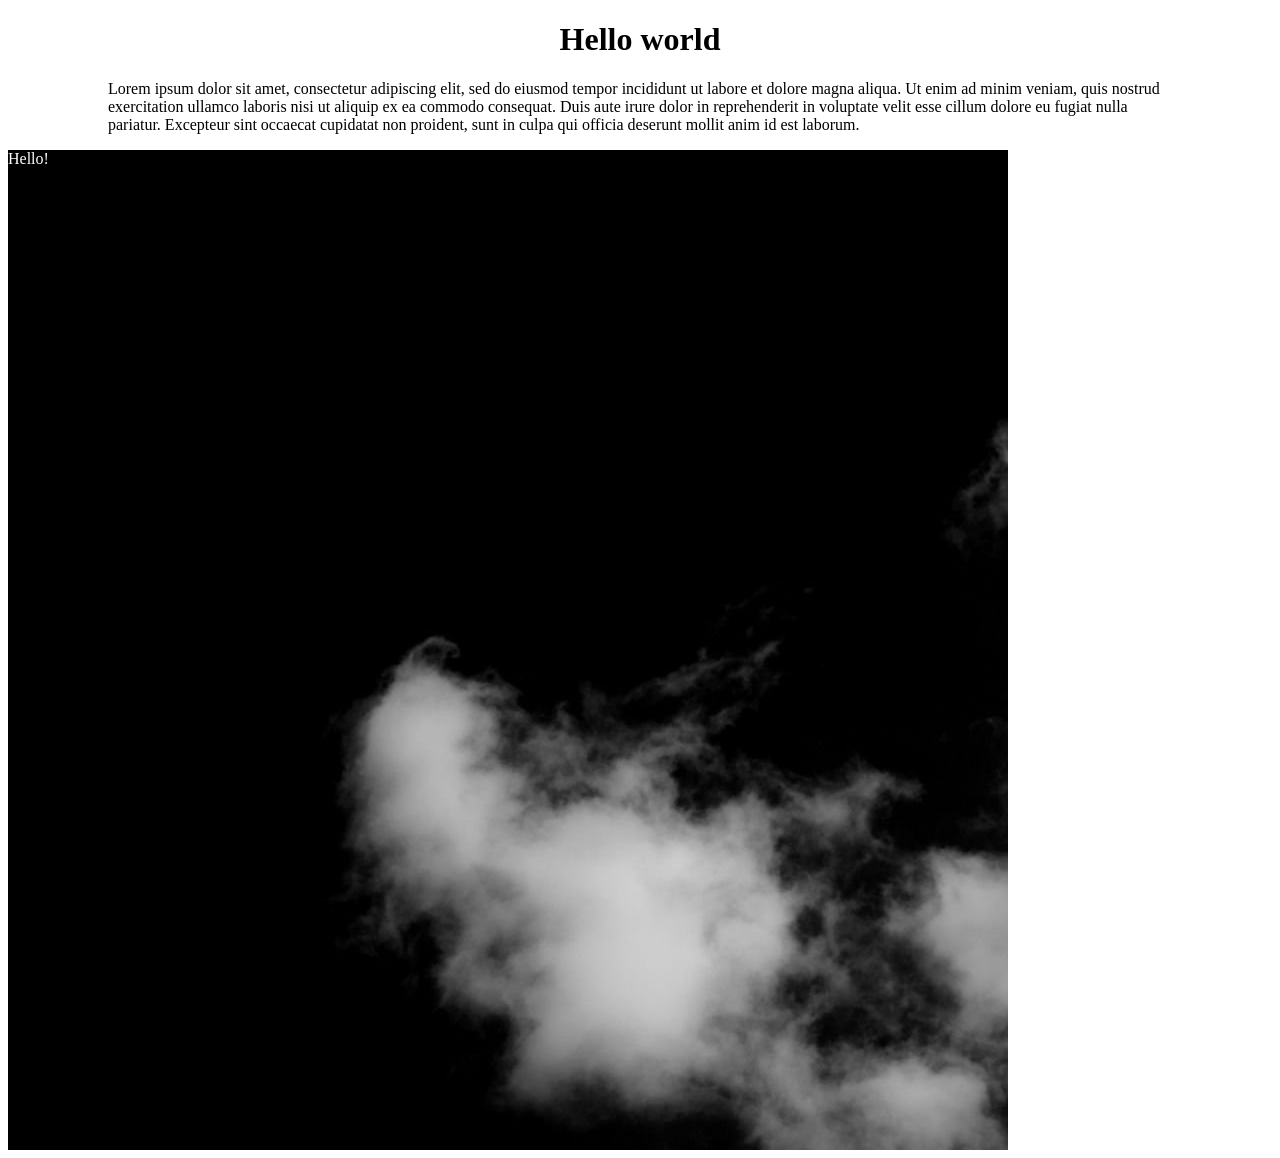
==== index.html @ c0a1c546 "changed image" ====
<!doctype html>
<html class="no-js" lang="">

<head>
  <meta charset="utf-8">
  <meta name="viewport" content="width=device-width, initial-scale=1">
  <title></title>
  <link rel="stylesheet" href="css/style.css">
  <meta name="description" content="">

  <meta property="og:title" content="">
  <meta property="og:type" content="">
  <meta property="og:url" content="">
  <meta property="og:image" content="">
  <meta property="og:image:alt" content="">

  <link rel="icon" href="/favicon.ico" sizes="any">
  <link rel="icon" href="/icon.svg" type="image/svg+xml">
  <link rel="apple-touch-icon" href="icon.png">

  <link rel="manifest" href="site.webmanifest">
  <meta name="theme-color" content="#fafafa">
</head>

<body>


  <!-- Add your site or application content here -->
<!--classer kan vi återanvända den är global-->
  <div class="header-Wrapper">
    <h1>Hello world</h1>
  </div>

  <div class="text-wrapper">
    <p>Lorem ipsum dolor sit amet, consectetur adipiscing elit,
      sed do eiusmod tempor incididunt ut labore et dolore magna aliqua.
      Ut enim ad minim veniam, quis nostrud exercitation ullamco laboris
      nisi ut aliquip ex ea commodo consequat. Duis aute irure dolor in
      reprehenderit in voluptate velit esse cillum dolore eu fugiat nulla pariatur.
      Excepteur sint occaecat cupidatat non proident, sunt in culpa qui officia deserunt
      mollit anim id est laborum.
    </p>

<!--
    <img src="img/istockphoto-1324015132-2048x2048.jpg" height="1365" width="2048"/>

    -->
  </div>
  <div class="wrapper"><p>Hello!</p></div>
  <!--<div class="wrapper"><p>Hello!</p></div>-->
  <script src="js/app.js"></script>

</body>

</html>
---- css/style.css ----
body {
  background-color: white;  /* ändrar bakgrund */
}
.header-Wrapper{
  text-align: center;
}
/* här refererar vi till classen som vi skapat i html */
.text-wrapper {
  <!--margin: 0 auto;-->
  text-align: center;
  padding-left: 100px;
  padding-right: 100px;
}

.img:hover{
  width: 40%;
  transition: 2s;
}

.wrapper{
  height: 1000px;
  width: 1000px;
  /*man använder .. för att komma ut ur den befintliga mappen och ut i rot mappen */
  background-image: url("../img/istockphoto-1324015132-2048x2048.jpg");
}

.wrapper p{
  /*text-align: center;*/
  color: white;
}
/*
.text-wrapper img{
  max-width: 100%;
}
*/
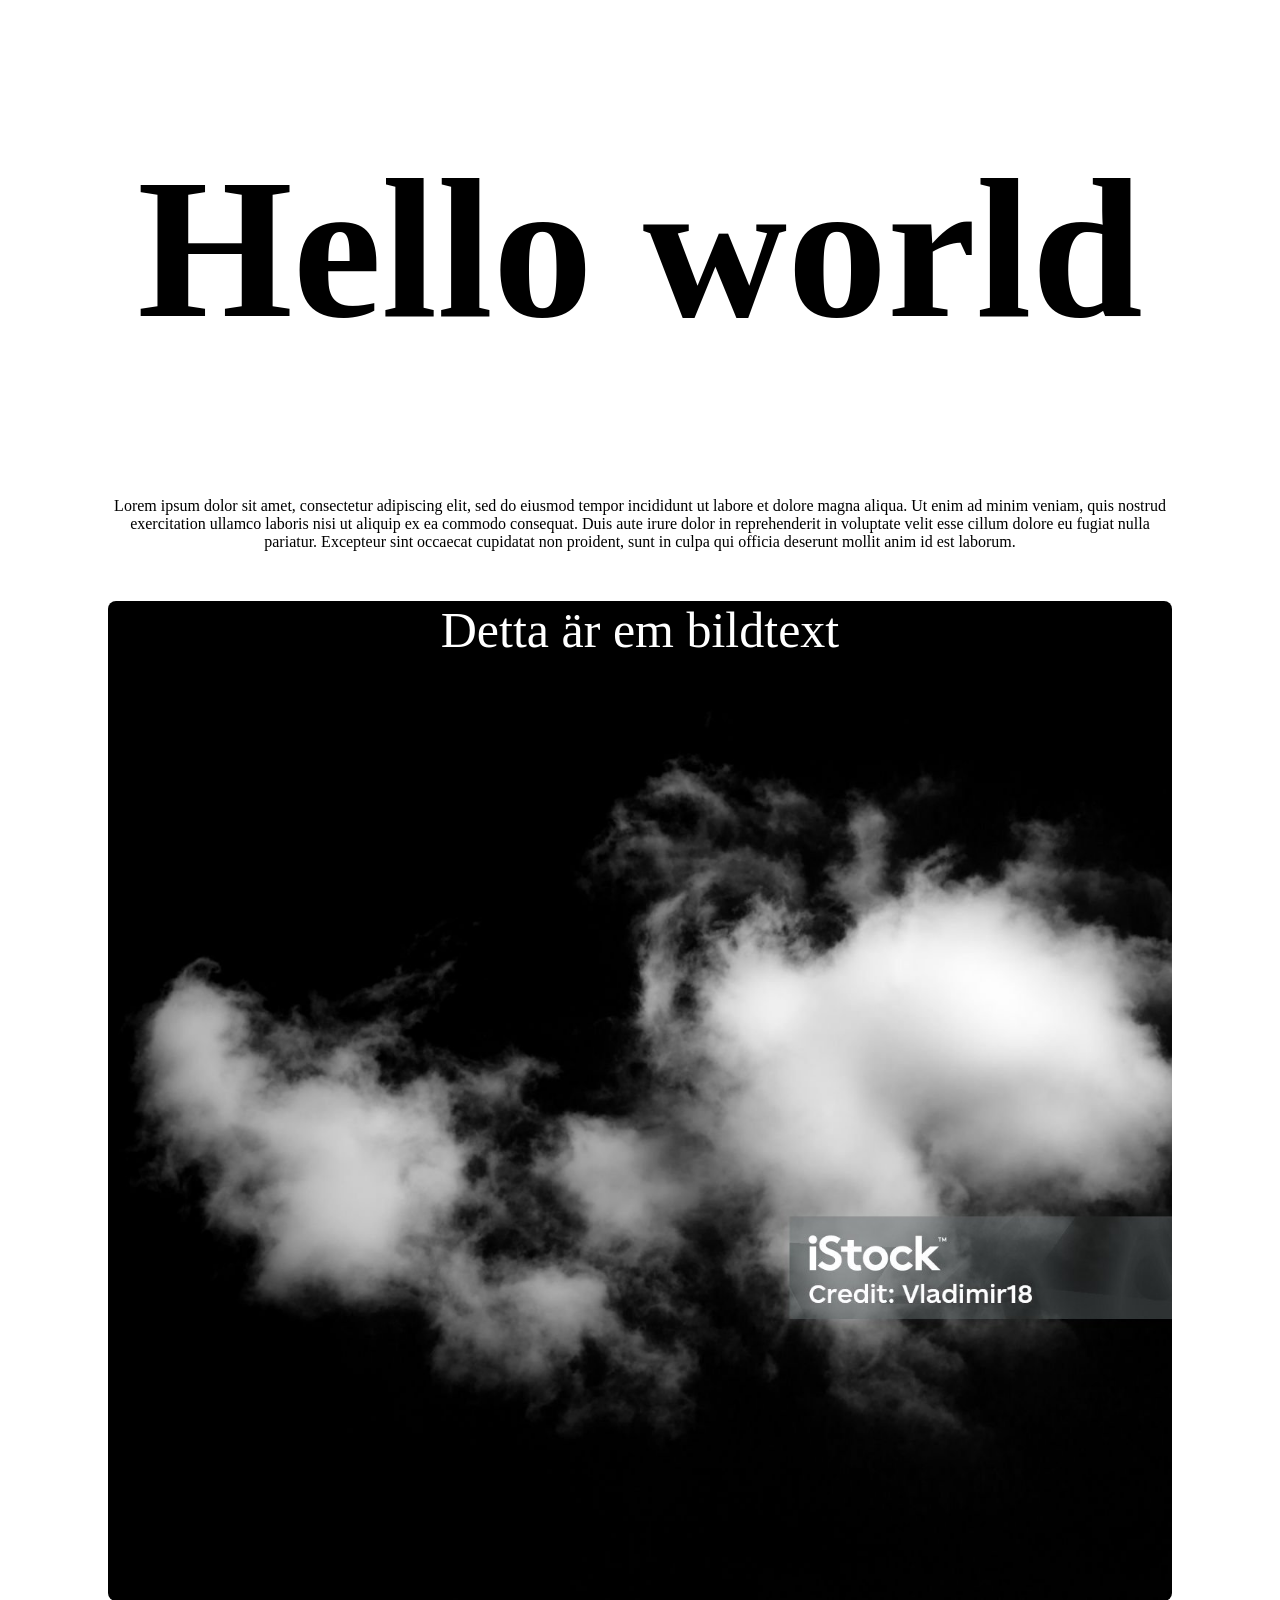
==== commit e3459f84: "css config" ====
--- a/index.html
+++ b/index.html
@@ -24,9 +24,7 @@
 
 <body>
 
-
-  <!-- Add your site or application content here -->
-<!--classer kan vi återanvända den är global-->
+<!--classer kan vi återanvända de är globala-->
   <div class="header-Wrapper">
     <h1>Hello world</h1>
   </div>
@@ -40,13 +38,14 @@
       Excepteur sint occaecat cupidatat non proident, sunt in culpa qui officia deserunt
       mollit anim id est laborum.
     </p>
+    <div class="image-wrapper">
+      <p>Detta är em bildtext</p>
+     <!-- <img src="img/istockphoto-1324015132-2048x2048.jpg" height="1365" width="2048"/>-->
+    </div>
 
-<!--
-    <img src="img/istockphoto-1324015132-2048x2048.jpg" height="1365" width="2048"/>
+  </div>
 
-    -->
-  </div>
-  <div class="wrapper"><p>Hello!</p></div>
+  <!--<div class="wrapper"><p>Hello!</p></div>-->
   <!--<div class="wrapper"><p>Hello!</p></div>-->
   <script src="js/app.js"></script>
 
--- a/css/style.css
+++ b/css/style.css
@@ -3,36 +3,53 @@
 }
 .header-Wrapper{
   text-align: center;
+  font-size: 100px;
+  margin-bottom: 1px;
 }
 /* här refererar vi till classen som vi skapat i html */
 .text-wrapper {
-  <!--margin: 0 auto;-->
+  /*margin: 0 auto;*/
+  margin-top: 5px;
   text-align: center;
   padding-left: 100px;
   padding-right: 100px;
 }
-
+/*
 .img:hover{
   width: 40%;
   transition: 2s;
 }
-
-.wrapper{
-  height: 1000px;
-  width: 1000px;
-  /*man använder .. för att komma ut ur den befintliga mappen och ut i rot mappen */
-  background-image: url("../img/istockphoto-1324015132-2048x2048.jpg");
-}
-
-.wrapper p{
-  /*text-align: center;*/
-  color: white;
-}
-/*
-.text-wrapper img{
-  max-width: 100%;
-}
 */
 
 
+/* detta är classer för bilden*/
+.image-wrapper{
 
+  /*man använder .. för att komma ut ur den befintliga mappen och ut i rot mappen */
+  background-image: url("../img/istockphoto-1324015132-2048x2048.jpg");
+  width: 100%;
+  height: 1000px;            /* eller valfri höjd */
+  background-size: cover;   /* FYLLER div:en utan att sträckas */
+  background-position: center; /* centrera motivet */
+  background-repeat: no-repeat;
+  border-radius: 8px;
+}
+
+.image-wrapper p{
+  text-align: center;
+  color: white;
+  font-size: 50px;
+}
+
+
+.text-wrapper img{
+  display: block;         /* tar bort inline-gap */
+  width: 100%;            /* fyller hela text-wrapper minus padding */
+  height: auto;           /* behåller proportionerna */
+  margin-top: 20px;       /* valfritt, lite avstånd från text */
+  border-radius: 8px;     /* valfritt, rundade hörn */
+}
+
+
+
+
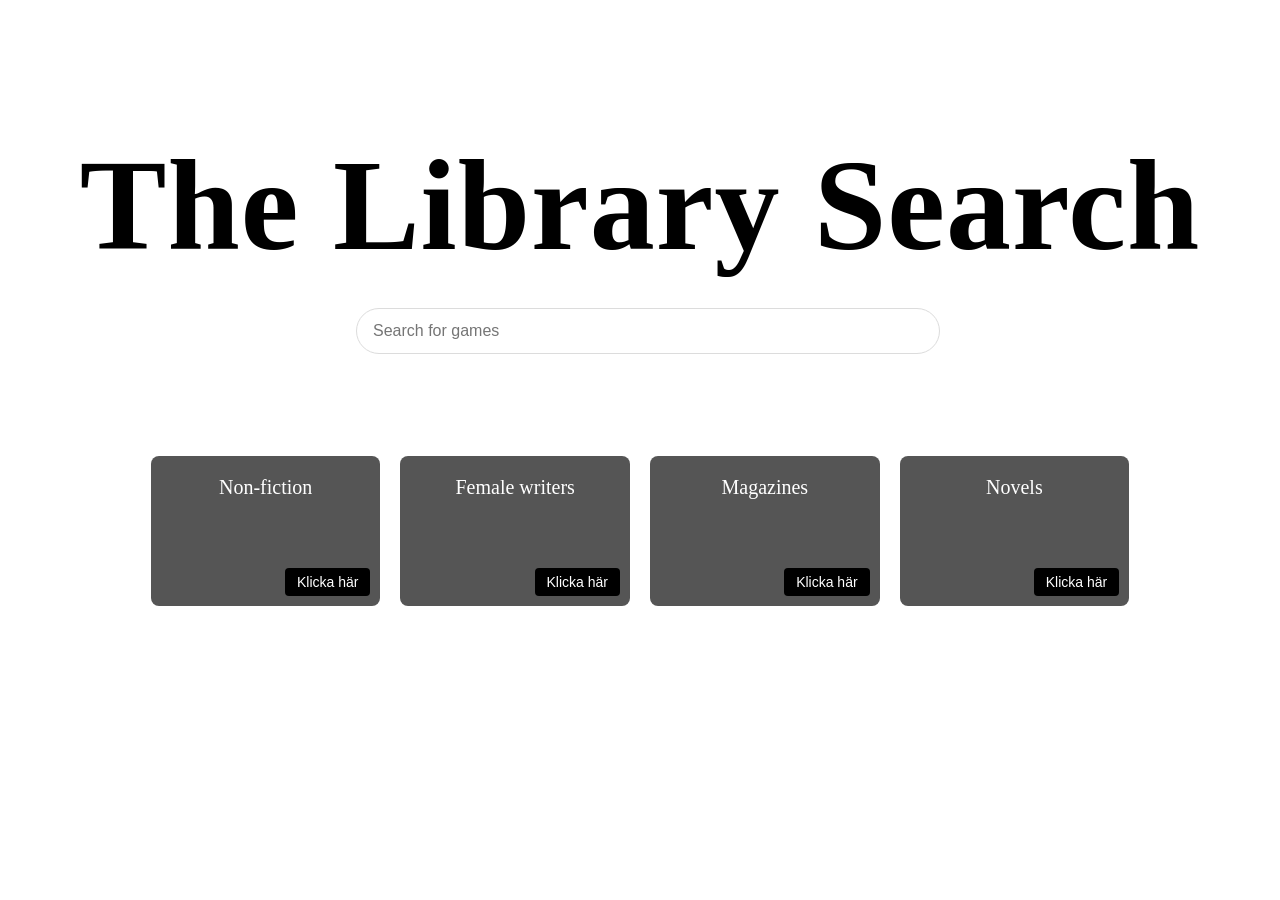
==== commit f77af12e: "concept test final project" ====
--- a/index.html
+++ b/index.html
@@ -25,11 +25,18 @@
 <body>
 
 <!--classer kan vi återanvända de är globala-->
-  <div class="header-Wrapper">
+<!--  <div class="header-Wrapper">
     <h1>Hello world</h1>
   </div>
+-->
 
-  <div class="text-wrapper">
+<h1 class="h1-txt"> The Library Search </h1>
+
+<div class="wrapper-searchbar">
+  <input type="text" class="searchbar" placeholder="Search for games">
+</div>
+
+<!--  <div class="text-wrapper">
     <p>Lorem ipsum dolor sit amet, consectetur adipiscing elit,
       sed do eiusmod tempor incididunt ut labore et dolore magna aliqua.
       Ut enim ad minim veniam, quis nostrud exercitation ullamco laboris
@@ -38,10 +45,31 @@
       Excepteur sint occaecat cupidatat non proident, sunt in culpa qui officia deserunt
       mollit anim id est laborum.
     </p>
-    <div class="image-wrapper">
-      <p>Detta är em bildtext</p>
-     <!-- <img src="img/istockphoto-1324015132-2048x2048.jpg" height="1365" width="2048"/>-->
-    </div>
+
+    -->
+<div class="image-container">
+  <div class="image-wrapper" >
+    <p>Non-fiction </p>
+    <button class="image-btn">Klicka här</button>
+
+  </div>
+  <div class="image-wrapper">
+    <p>Female writers</p>
+    <button class="image-btn">Klicka här</button>
+  </div>
+  <div class="image-wrapper">
+    <p> Magazines </p>
+    <button class="image-btn">Klicka här</button>
+  </div>
+  <div class="image-wrapper">
+    <p>Novels</p>
+    <button class="image-btn">Klicka här</button>
+  </div>
+
+
+
+</div>
+
 
   </div>
 
--- a/css/style.css
+++ b/css/style.css
@@ -1,18 +1,26 @@
-body {
-  background-color: white;  /* ändrar bakgrund */
+
+body{
+  background-color:white;
 }
 .header-Wrapper{
   text-align: center;
-  font-size: 100px;
-  margin-bottom: 1px;
+  font-size: 10px;
+
 }
 /* här refererar vi till classen som vi skapat i html */
 .text-wrapper {
-  /*margin: 0 auto;*/
-  margin-top: 5px;
   text-align: center;
   padding-left: 100px;
   padding-right: 100px;
+}
+.h1-txt{
+  letter-spacing: calc(1px);
+  text-align: center;
+  font-weight: bold;
+  font-size: 130px;
+  margin-top: 130px;
+  margin-bottom: 20px;
+  color: black;
 }
 /*
 .img:hover{
@@ -21,26 +29,60 @@
 }
 */
 
-
+.image-container {
+  display: flex;
+  justify-content: center;
+  gap: 20px;    /* mellanrum mellan bilderna */
+  margin-top: 40px;
+  flex-wrap: wrap;
+}
 /* detta är classer för bilden*/
 .image-wrapper{
-
   /*man använder .. för att komma ut ur den befintliga mappen och ut i rot mappen */
-  background-image: url("../img/istockphoto-1324015132-2048x2048.jpg");
-  width: 100%;
-  height: 1000px;            /* eller valfri höjd */
+  /*background-image: url("../img/istockphoto-1324015132-2048x2048.jpg");*/
+  width: 15%;
+  height: 150px;            /* eller valfri höjd */
   background-size: cover;   /* FYLLER div:en utan att sträckas */
   background-position: center; /* centrera motivet */
   background-repeat: no-repeat;
+  background-color: #555555;
   border-radius: 8px;
+  padding-left: 20px;
+  padding-right: 20px;
+
+  position: relative; /* gör det möjligt att absolut-positionera knappen */
+  transition: width 0.8s ease, height 0.8s ease; /* <-- lägg till detta */
+}
+.image-wrapper:hover{
+  width: 16%;
+  height: 155px;
+}
+
+.image-btn {
+  position: absolute;
+  bottom: 10px;       /* avstånd från botten */
+  right: 10px;        /* avstånd från högerkanten */
+  padding: 6px 12px;
+  border: none;
+  border-radius: 4px;
+  background-color: black;
+  color: white;
+  cursor: pointer;
+  font-size: 14px;
+  transition: background 0.3s;
+  color: white;
+}
+
+.image-btn:hover {
+  background-color: white;
+  color: black;
 }
 
 .image-wrapper p{
   text-align: center;
   color: white;
-  font-size: 50px;
+  font-size: 20px;
 }
-
 
 .text-wrapper img{
   display: block;         /* tar bort inline-gap */
@@ -48,6 +90,43 @@
   height: auto;           /* behåller proportionerna */
   margin-top: 20px;       /* valfritt, lite avstånd från text */
   border-radius: 8px;     /* valfritt, rundade hörn */
+
+}
+
+.wrapper-searchbar{
+  width: 100%;
+  height: 40px;
+  border-radius: 60px;
+  padding: 8px;
+  font-size: 16px;
+  margin-bottom: 100px;
+
+  display: flex;              /* aktiverar flexbox */
+  justify-content: center;    /* centrerar horisontellt */
+  /*align-items: center;        /* centrerar vertikalt */
+  /*margin: 0 auto;             /* centrerar hela div:en på sidan */
+}
+.searchbar{
+  width: 550px;               /* Googles storlek ungefär */
+  height: 44px;
+  border-radius: 24px;        /* rundare = Google-stil */
+  border: 1px solid #dcdcdc;  /* ljusgrå tunn border */
+  padding: 0 16px;
+  font-size: 16px;
+  box-shadow: none;           /* ingen skugga i normal state */
+  transition: all 0.2s ease;  /* mjuk animation vid hover */
+}
+
+
+/* Hover-effekt — ljus border + glow */
+.searchbar:hover{
+  border: 1px solid #b8b8b8;  /* aningen mörkare vid hover */
+  box-shadow: 0 1px 6px rgba(32,33,36,0.28);
+}
+.searchbar:focus {          /* även när man klickar i den */
+  outline: none;
+  border: 1px solid #4285f4;  /* blå markering som Google */
+  box-shadow: 0 1px 6px rgba(66,133,244);
 }
 
 
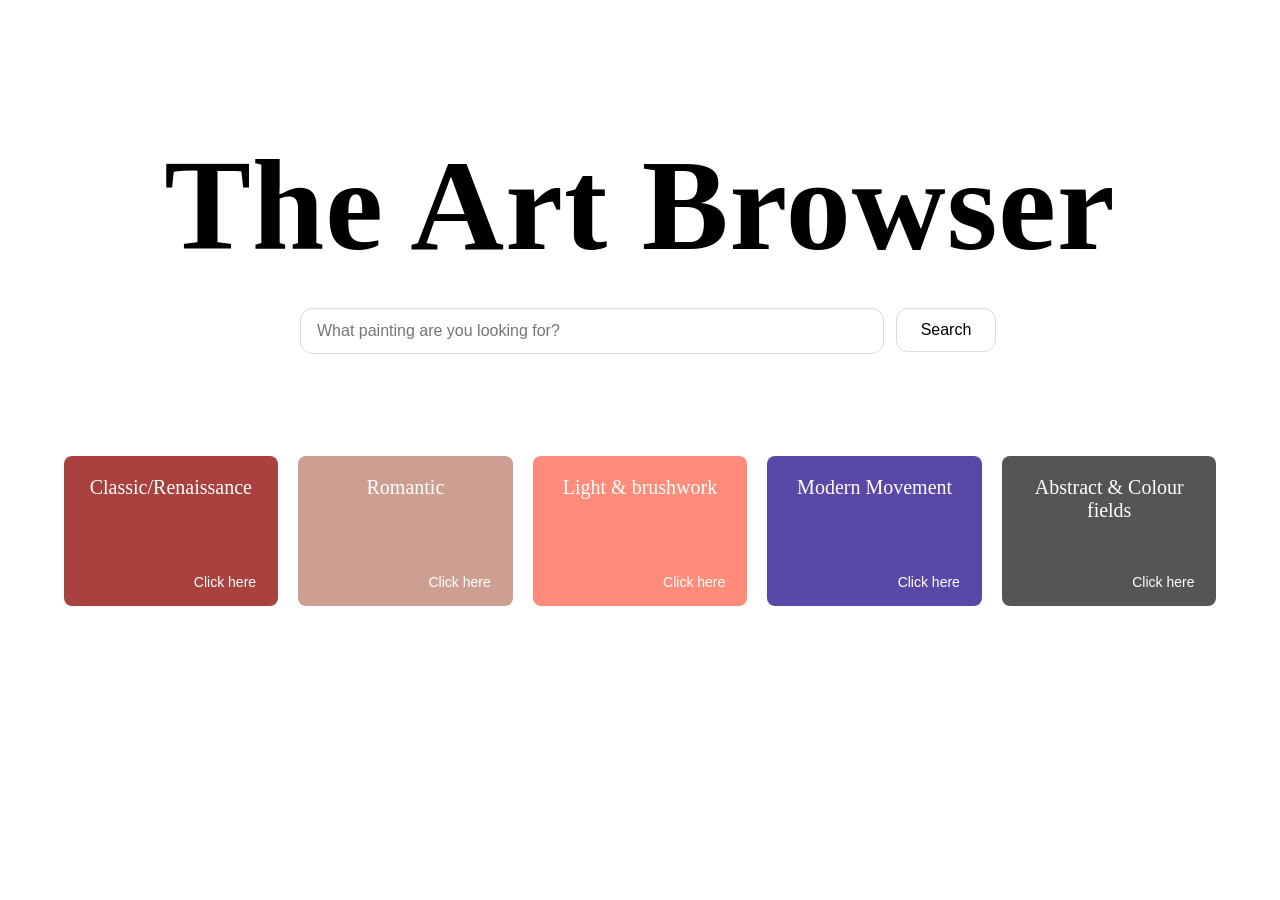
==== commit 943dbe24: "colour fields buttons etc" ====
--- a/index.html
+++ b/index.html
@@ -24,57 +24,40 @@
 
 <body>
 
-<!--classer kan vi återanvända de är globala-->
-<!--  <div class="header-Wrapper">
-    <h1>Hello world</h1>
-  </div>
--->
-
-<h1 class="h1-txt"> The Library Search </h1>
+<h1 class="h1-txt"> The Art Browser</h1>
 
 <div class="wrapper-searchbar">
-  <input type="text" class="searchbar" placeholder="Search for games">
+  <input type="text" class="searchbar" placeholder="What painting are you looking for?">
+  <button class="search-button">Search</button>
 </div>
 
-<!--  <div class="text-wrapper">
-    <p>Lorem ipsum dolor sit amet, consectetur adipiscing elit,
-      sed do eiusmod tempor incididunt ut labore et dolore magna aliqua.
-      Ut enim ad minim veniam, quis nostrud exercitation ullamco laboris
-      nisi ut aliquip ex ea commodo consequat. Duis aute irure dolor in
-      reprehenderit in voluptate velit esse cillum dolore eu fugiat nulla pariatur.
-      Excepteur sint occaecat cupidatat non proident, sunt in culpa qui officia deserunt
-      mollit anim id est laborum.
-    </p>
-
-    -->
 <div class="image-container">
-  <div class="image-wrapper" >
-    <p>Non-fiction </p>
-    <button class="image-btn">Klicka här</button>
-
-  </div>
-  <div class="image-wrapper">
-    <p>Female writers</p>
-    <button class="image-btn">Klicka här</button>
-  </div>
-  <div class="image-wrapper">
-    <p> Magazines </p>
-    <button class="image-btn">Klicka här</button>
-  </div>
-  <div class="image-wrapper">
-    <p>Novels</p>
-    <button class="image-btn">Klicka här</button>
+  <div class="image-wrapper deep-red" >
+    <p>Classic/Renaissance</p>
+    <button class="image-btn">Click here</button>
   </div>
 
+  <div class="image-wrapper soft-peach">
+    <p>Romantic</p>
+    <button class="image-btn ">Click here</button>
+  </div>
 
+  <div class="image-wrapper warm-orange ">
+    <p>Light & brushwork</p>
+    <button class="image-btn">Click here</button>
+  </div>
 
+  <div class="image-wrapper deep-purple">
+    <p>Modern Movement</p>
+    <button class="image-btn">Click here</button>
+  </div>
+
+  <div class="image-wrapper golden-rod">
+    <p>Abstract & Colour fields</p>
+    <button class="image-btn">Click here</button>
+  </div>
 </div>
 
-
-  </div>
-
-  <!--<div class="wrapper"><p>Hello!</p></div>-->
-  <!--<div class="wrapper"><p>Hello!</p></div>-->
   <script src="js/app.js"></script>
 
 </body>
--- a/css/style.css
+++ b/css/style.css
@@ -1,6 +1,6 @@
 
-body{
-  background-color:white;
+body {
+  background-color: rgba(255, 255, 255, 0.85); /* 0.85 = 85% opacitet */
 }
 .header-Wrapper{
   text-align: center;
@@ -33,6 +33,8 @@
   display: flex;
   justify-content: center;
   gap: 20px;    /* mellanrum mellan bilderna */
+  padding-left: 50px;
+  padding-right: 50px;
   margin-top: 40px;
   flex-wrap: wrap;
 }
@@ -53,6 +55,19 @@
   position: relative; /* gör det möjligt att absolut-positionera knappen */
   transition: width 0.8s ease, height 0.8s ease; /* <-- lägg till detta */
 }
+
+/*.red { background-color:#FF8C7B ; } /*#B5002D*/
+/*.orange { background-color: #F5C7B8; } /*#FF6F61*/
+/*.purple { background-color: #3F2B96; }
+.varm-taupe { background-color: #A98C7E; }
+.golden-rod { background-color: #D9A441; }*/
+
+.deep-red{background-color:#A9423E} /*#9B2D30*/
+.soft-peach{background-color: #CC9F92}
+.warm-orange{background-color: #FF8C7B}
+.deep-purple{background-color:#5A48A8 }  /*#3F2B96*/
+.gold{background-color:#D9C0B0}  /*#A98C7E*/
+
 .image-wrapper:hover{
   width: 16%;
   height: 155px;
@@ -64,8 +79,8 @@
   right: 10px;        /* avstånd från högerkanten */
   padding: 6px 12px;
   border: none;
-  border-radius: 4px;
-  background-color: black;
+  border-radius: 8px;
+  background-color: transparent;
   color: white;
   cursor: pointer;
   font-size: 14px;
@@ -74,7 +89,7 @@
 }
 
 .image-btn:hover {
-  background-color: white;
+  background-color: rgba(255, 255, 255, 0.4); /* vit med 70% opacitet */
   color: black;
 }
 
@@ -105,16 +120,19 @@
   justify-content: center;    /* centrerar horisontellt */
   /*align-items: center;        /* centrerar vertikalt */
   /*margin: 0 auto;             /* centrerar hela div:en på sidan */
+
+  gap: 12px; /* LUFT mellan input & knapp */
+
 }
 .searchbar{
   width: 550px;               /* Googles storlek ungefär */
   height: 44px;
-  border-radius: 24px;        /* rundare = Google-stil */
+  border-radius: 12px;        /* rundare = Google-stil */
   border: 1px solid #dcdcdc;  /* ljusgrå tunn border */
   padding: 0 16px;
   font-size: 16px;
   box-shadow: none;           /* ingen skugga i normal state */
-  transition: all 0.2s ease;  /* mjuk animation vid hover */
+  transition: all 0.5s ease;  /* mjuk animation vid hover */
 }
 
 
@@ -127,6 +145,21 @@
   outline: none;
   border: 1px solid #4285f4;  /* blå markering som Google */
   box-shadow: 0 1px 6px rgba(66,133,244);
+
+}
+
+.search-button{
+  background-color: white;
+  font-size: 16px;
+  height: 44px;
+  width: 100px;
+  border-radius: 12px;
+  border: 1px solid #dcdcdc;  /* ljusgrå tunn border */
+  box-shadow: none;           /* ingen skugga i normal state */
+}
+.search:hover{
+  border: 1px solid #b8b8b8;  /* aningen mörkare vid hover */
+  box-shadow: 0 1px 6px rgba(32,33,36,0.28);
 }
 
 
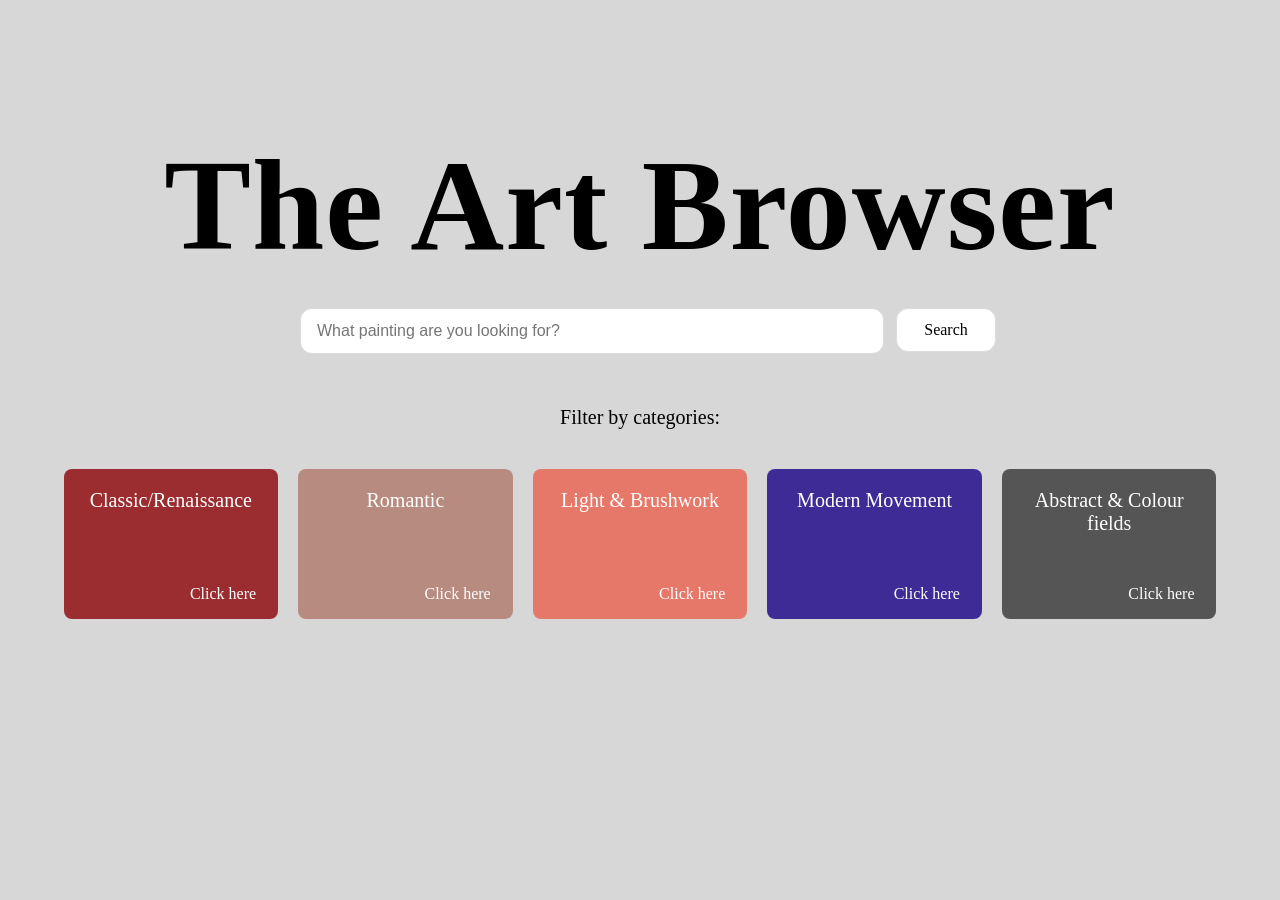
==== commit 23eaa725: "contiued and tweaked" ====
--- a/index.html
+++ b/index.html
@@ -31,10 +31,12 @@
   <button class="search-button">Search</button>
 </div>
 
+<p class="paragraph-txt"> Filter by categories:</p>
+
 <div class="image-container">
   <div class="image-wrapper deep-red" >
     <p>Classic/Renaissance</p>
-    <button class="image-btn">Click here</button>
+   <button class="image-btn">Click here</button>
   </div>
 
   <div class="image-wrapper soft-peach">
@@ -43,7 +45,7 @@
   </div>
 
   <div class="image-wrapper warm-orange ">
-    <p>Light & brushwork</p>
+    <p>Light & Brushwork</p>
     <button class="image-btn">Click here</button>
   </div>
 
--- a/css/style.css
+++ b/css/style.css
@@ -1,12 +1,12 @@
 
 body {
-  background-color: rgba(255, 255, 255, 0.85); /* 0.85 = 85% opacitet */
+  background-color: rgba(211, 211, 211, 0.9); /* 0.85 = 85% opacitet */
 }
-.header-Wrapper{
+/*.header-Wrapper{
   text-align: center;
   font-size: 10px;
 
-}
+}*/
 /* här refererar vi till classen som vi skapat i html */
 .text-wrapper {
   text-align: center;
@@ -22,12 +22,6 @@
   margin-bottom: 20px;
   color: black;
 }
-/*
-.img:hover{
-  width: 40%;
-  transition: 2s;
-}
-*/
 
 .image-container {
   display: flex;
@@ -56,17 +50,11 @@
   transition: width 0.8s ease, height 0.8s ease; /* <-- lägg till detta */
 }
 
-/*.red { background-color:#FF8C7B ; } /*#B5002D*/
-/*.orange { background-color: #F5C7B8; } /*#FF6F61*/
-/*.purple { background-color: #3F2B96; }
-.varm-taupe { background-color: #A98C7E; }
-.golden-rod { background-color: #D9A441; }*/
-
-.deep-red{background-color:#A9423E} /*#9B2D30*/
-.soft-peach{background-color: #CC9F92}
-.warm-orange{background-color: #FF8C7B}
-.deep-purple{background-color:#5A48A8 }  /*#3F2B96*/
-.gold{background-color:#D9C0B0}  /*#A98C7E*/
+.deep-red{background-color:#9B2D30} /**/
+.soft-peach{background-color: #B78B7F}
+.warm-orange{background-color: #E67869}
+.deep-purple{background-color: #3F2B96} #4E3A9F
+.gold{background-color: #A98C7E}
 
 .image-wrapper:hover{
   width: 16%;
@@ -74,6 +62,7 @@
 }
 
 .image-btn {
+  font-family: "roboto-light";
   position: absolute;
   bottom: 10px;       /* avstånd från botten */
   right: 10px;        /* avstånd från högerkanten */
@@ -83,19 +72,28 @@
   background-color: transparent;
   color: white;
   cursor: pointer;
-  font-size: 14px;
+  font-size: 16px;
   transition: background 0.3s;
-  color: white;
 }
 
 .image-btn:hover {
   background-color: rgba(255, 255, 255, 0.4); /* vit med 70% opacitet */
   color: black;
 }
+.image-btn:active {
+  background-color: rgba(255, 255, 255, 0.7); /* mer synlig */
+  color: white; /* färg ändras när man klickar */
+  opacity: 0.8; /* kan också använda opacity */
+}
 
 .image-wrapper p{
   text-align: center;
   color: white;
+  font-size: 20px;
+  font-family: "ariel";
+}
+.paragraph-txt{
+  text-align: center;
   font-size: 20px;
 }
 
@@ -114,7 +112,7 @@
   border-radius: 60px;
   padding: 8px;
   font-size: 16px;
-  margin-bottom: 100px;
+  margin-bottom: 50px;
 
   display: flex;              /* aktiverar flexbox */
   justify-content: center;    /* centrerar horisontellt */
@@ -151,6 +149,7 @@
 .search-button{
   background-color: white;
   font-size: 16px;
+  font-family: "ariel";
   height: 44px;
   width: 100px;
   border-radius: 12px;
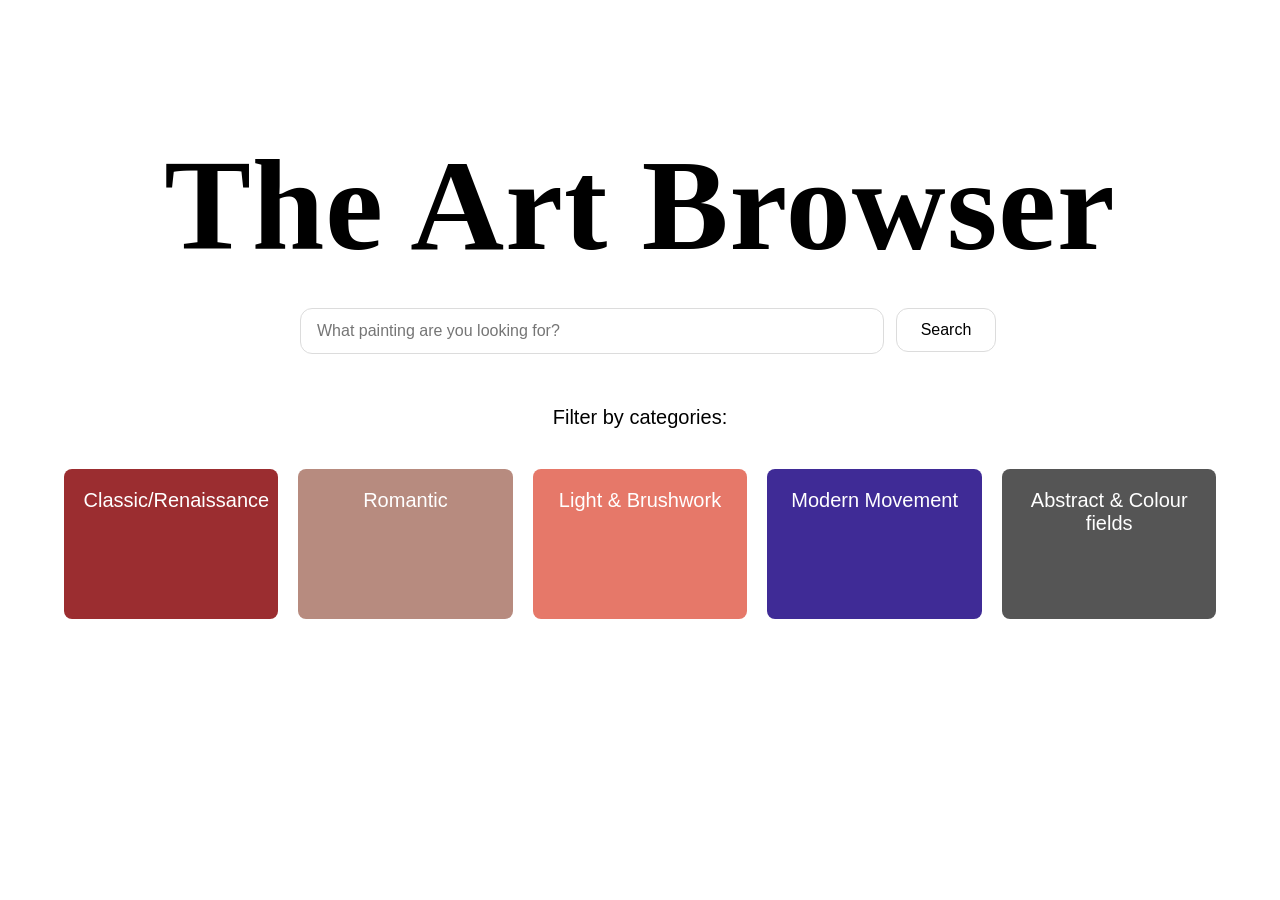
==== commit e95b4d9a: "changed color-palett in css" ====
--- a/index.html
+++ b/index.html
@@ -36,27 +36,27 @@
 <div class="image-container">
   <div class="image-wrapper deep-red" >
     <p>Classic/Renaissance</p>
-   <button class="image-btn">Click here</button>
+   <!--<button class="image-btn">Click here</button>-->
   </div>
 
-  <div class="image-wrapper soft-peach">
+  <div class="image-wrapper soft-peach" onclick= "window.location.href='https://www.google.com/?hl=sv'">
     <p>Romantic</p>
-    <button class="image-btn ">Click here</button>
+    <!--<button class="image-btn ">Click here</button>-->
   </div>
 
   <div class="image-wrapper warm-orange ">
     <p>Light & Brushwork</p>
-    <button class="image-btn">Click here</button>
+   <!-- <button class="image-btn">Click here</button>-->
   </div>
 
   <div class="image-wrapper deep-purple">
     <p>Modern Movement</p>
-    <button class="image-btn">Click here</button>
+    <!--<button class="image-btn">Click here</button>-->
   </div>
 
   <div class="image-wrapper golden-rod">
     <p>Abstract & Colour fields</p>
-    <button class="image-btn">Click here</button>
+    <!--<button class="image-btn">Click here</button>-->
   </div>
 </div>
 
--- a/css/style.css
+++ b/css/style.css
@@ -1,6 +1,6 @@
 
 body {
-  background-color: rgba(211, 211, 211, 0.9); /* 0.85 = 85% opacitet */
+  background-color: white;
 }
 /*.header-Wrapper{
   text-align: center;
@@ -62,7 +62,6 @@
 }
 
 .image-btn {
-  font-family: "roboto-light";
   position: absolute;
   bottom: 10px;       /* avstånd från botten */
   right: 10px;        /* avstånd från högerkanten */
@@ -90,9 +89,10 @@
   text-align: center;
   color: white;
   font-size: 20px;
-  font-family: "ariel";
+  font-family: 'Roboto', sans-serif;
 }
 .paragraph-txt{
+  font-family: Roboto, sans-serif;
   text-align: center;
   font-size: 20px;
 }
@@ -123,6 +123,7 @@
 
 }
 .searchbar{
+  font-family: Roboto, sans-serif;
   width: 550px;               /* Googles storlek ungefär */
   height: 44px;
   border-radius: 12px;        /* rundare = Google-stil */
@@ -149,7 +150,7 @@
 .search-button{
   background-color: white;
   font-size: 16px;
-  font-family: "ariel";
+  font-family: Roboto, sans-serif;
   height: 44px;
   width: 100px;
   border-radius: 12px;
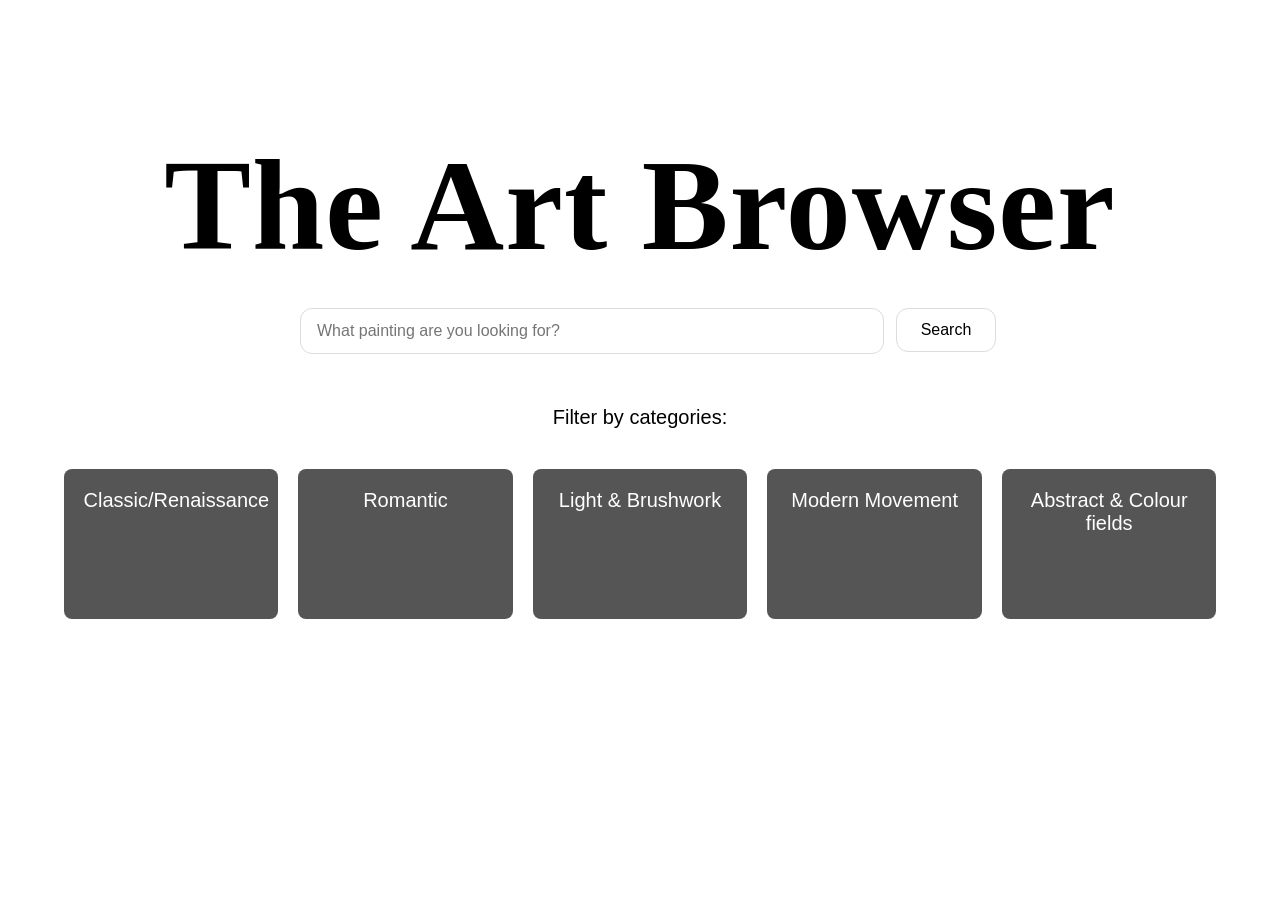
==== commit 54d263d4: "fixed an hover effect" ====
--- a/index.html
+++ b/index.html
@@ -36,6 +36,7 @@
 <div class="image-container">
   <div class="image-wrapper deep-red" >
     <p>Classic/Renaissance</p>
+    <p class ="hover-Text"> hover text</p>
    <!--<button class="image-btn">Click here</button>-->
   </div>
 
--- a/css/style.css
+++ b/css/style.css
@@ -33,7 +33,7 @@
   flex-wrap: wrap;
 }
 /* detta är classer för bilden*/
-.image-wrapper{
+.image-wrapper {
   /*man använder .. för att komma ut ur den befintliga mappen och ut i rot mappen */
   /*background-image: url("../img/istockphoto-1324015132-2048x2048.jpg");*/
   width: 15%;
@@ -48,41 +48,26 @@
 
   position: relative; /* gör det möjligt att absolut-positionera knappen */
   transition: width 0.8s ease, height 0.8s ease; /* <-- lägg till detta */
+  overflow: hidden; /* viktigt för att text inte ska sticka ut */
 }
 
-.deep-red{background-color:#9B2D30} /**/
+/*.deep-red{background-color:#9B2D30}
 .soft-peach{background-color: #B78B7F}
 .warm-orange{background-color: #E67869}
 .deep-purple{background-color: #3F2B96} #4E3A9F
-.gold{background-color: #A98C7E}
+.gold{background-color: #A98C7E}*/
 
 .image-wrapper:hover{
   width: 16%;
   height: 155px;
+  background-color: white;
 }
 
-.image-btn {
-  position: absolute;
-  bottom: 10px;       /* avstånd från botten */
-  right: 10px;        /* avstånd från högerkanten */
-  padding: 6px 12px;
-  border: none;
-  border-radius: 8px;
-  background-color: transparent;
-  color: white;
-  cursor: pointer;
-  font-size: 16px;
-  transition: background 0.3s;
-}
 
 .image-btn:hover {
   background-color: rgba(255, 255, 255, 0.4); /* vit med 70% opacitet */
   color: black;
-}
-.image-btn:active {
-  background-color: rgba(255, 255, 255, 0.7); /* mer synlig */
-  color: white; /* färg ändras när man klickar */
-  opacity: 0.8; /* kan också använda opacity */
+
 }
 
 .image-wrapper p{
@@ -91,6 +76,20 @@
   font-size: 20px;
   font-family: 'Roboto', sans-serif;
 }
+.image-wrapper p:first-child {
+  opacity: 1;
+  transition: opacity 0.3s ease;
+}
+.hover-Text{
+  opacity: 0;
+  color: black; /* färg vid hover */
+  font-size: 18px;
+}
+.image-wrapper:hover .hover-Text {
+  opacity: 1;
+  color: black;
+}
+
 .paragraph-txt{
   font-family: Roboto, sans-serif;
   text-align: center;
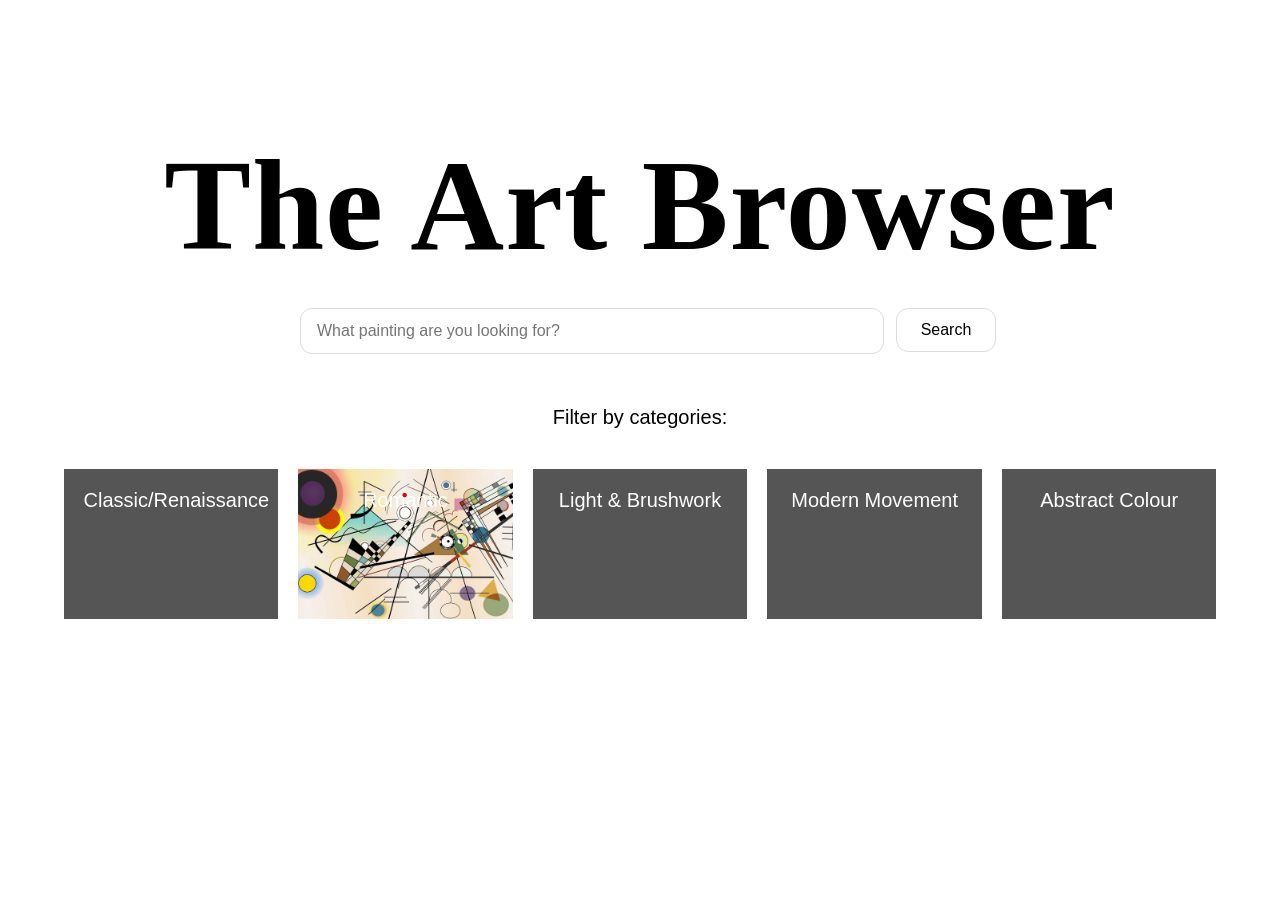
==== commit e70160c4: "click function on fields" ====
--- a/index.html
+++ b/index.html
@@ -35,28 +35,32 @@
 
 <div class="image-container">
   <div class="image-wrapper deep-red" >
-    <p>Classic/Renaissance</p>
-    <p class ="hover-Text"> hover text</p>
+    <!--<p>Classic/Renaissance</p>-->
+    <p class ="hover-Text"> Classic/Renaissance</p>
    <!--<button class="image-btn">Click here</button>-->
   </div>
 
   <div class="image-wrapper soft-peach" onclick= "window.location.href='https://www.google.com/?hl=sv'">
-    <p>Romantic</p>
+    <!--<p>Romantic</p>-->
+    <p class ="hover-Text"> Romantic</p>
     <!--<button class="image-btn ">Click here</button>-->
   </div>
 
   <div class="image-wrapper warm-orange ">
-    <p>Light & Brushwork</p>
+    <p class ="hover-Text"> Light & Brushwork</p>
+    <!--<p>Light & Brushwork</p-->
    <!-- <button class="image-btn">Click here</button>-->
   </div>
 
   <div class="image-wrapper deep-purple">
-    <p>Modern Movement</p>
+    <!--<p>Modern Movement</p>-->
+    <p class ="hover-Text"> Modern Movement</p>
     <!--<button class="image-btn">Click here</button>-->
   </div>
 
   <div class="image-wrapper golden-rod">
-    <p>Abstract & Colour fields</p>
+   <!-- <p>Abstract & Colour fields</p>-->
+    <p class ="hover-Text">Abstract Colour</p>
     <!--<button class="image-btn">Click here</button>-->
   </div>
 </div>
--- a/css/style.css
+++ b/css/style.css
@@ -35,59 +35,83 @@
 /* detta är classer för bilden*/
 .image-wrapper {
   /*man använder .. för att komma ut ur den befintliga mappen och ut i rot mappen */
-  /*background-image: url("../img/istockphoto-1324015132-2048x2048.jpg");*/
+ /* background-image: url("../img/wassily-kandinsky-6254506_1280.webp");*/
   width: 15%;
   height: 150px;            /* eller valfri höjd */
   background-size: cover;   /* FYLLER div:en utan att sträckas */
   background-position: center; /* centrera motivet */
   background-repeat: no-repeat;
   background-color: #555555;
-  border-radius: 8px;
+  /*border-radius: 8px;*/
   padding-left: 20px;
   padding-right: 20px;
 
   position: relative; /* gör det möjligt att absolut-positionera knappen */
-  transition: width 0.8s ease, height 0.8s ease; /* <-- lägg till detta */
+  /*transition: width 0.8s ease, height 0.8s ease; /* <-- lägg till detta */
+  transition: background-color 0.6s;
+  /*transition: opacity 0.6s ease;*/
   overflow: hidden; /* viktigt för att text inte ska sticka ut */
 }
 
-/*.deep-red{background-color:#9B2D30}
-.soft-peach{background-color: #B78B7F}
-.warm-orange{background-color: #E67869}
+/*.deep-red{background-color:#9B2D30}*/
+.soft-peach{
+  Background-image: url("../img/wassily-kandinsky-6254506_1280.webp");
+}   /*background-image: background-color: #B78B7F
+/*.warm-orange{background-color: #E67869}
 .deep-purple{background-color: #3F2B96} #4E3A9F
 .gold{background-color: #A98C7E}*/
-
-.image-wrapper:hover{
-  width: 16%;
-  height: 155px;
+.category.active .hover-Text {
+  opacity: 1;  /* texten syns */
   background-color: white;
 }
 
+.hover-Text{
+  opacity: 1;
+  color: black; /* färg vid hover */
+  font-size: 20px;
+  font-family: 'Roboto', sans-serif;
+}
 
-.image-btn:hover {
-  background-color: rgba(255, 255, 255, 0.4); /* vit med 70% opacitet */
-  color: black;
+.image-wrapper.active {
+  background-color: white;
+}
+/*
+.image-wrapper.active .hover-Text {
+  opacity: 1;
+}*/
 
+.image-wrapper:hover{
+  /*width: 16%;*/
+  /*height: 155px;*/
+  background-color: white;
+ /* opacity: 0;  /* lägre värde = mer fade */
+  cursor: pointer;
 }
+
 
 .image-wrapper p{
   text-align: center;
   color: white;
   font-size: 20px;
   font-family: 'Roboto', sans-serif;
+
 }
-.image-wrapper p:first-child {
-  opacity: 1;
-  transition: opacity 0.3s ease;
-}
-.hover-Text{
-  opacity: 0;
-  color: black; /* färg vid hover */
-  font-size: 18px;
-}
+
+
 .image-wrapper:hover .hover-Text {
+
   opacity: 1;
   color: black;
+
+}
+.hover-Text.active{
+  color: black;
+}
+
+/* Active: bakgrund vit och text synlig permanent */
+.image-wrapper.active  {
+  background-color: white;
+
 }
 
 .paragraph-txt{
